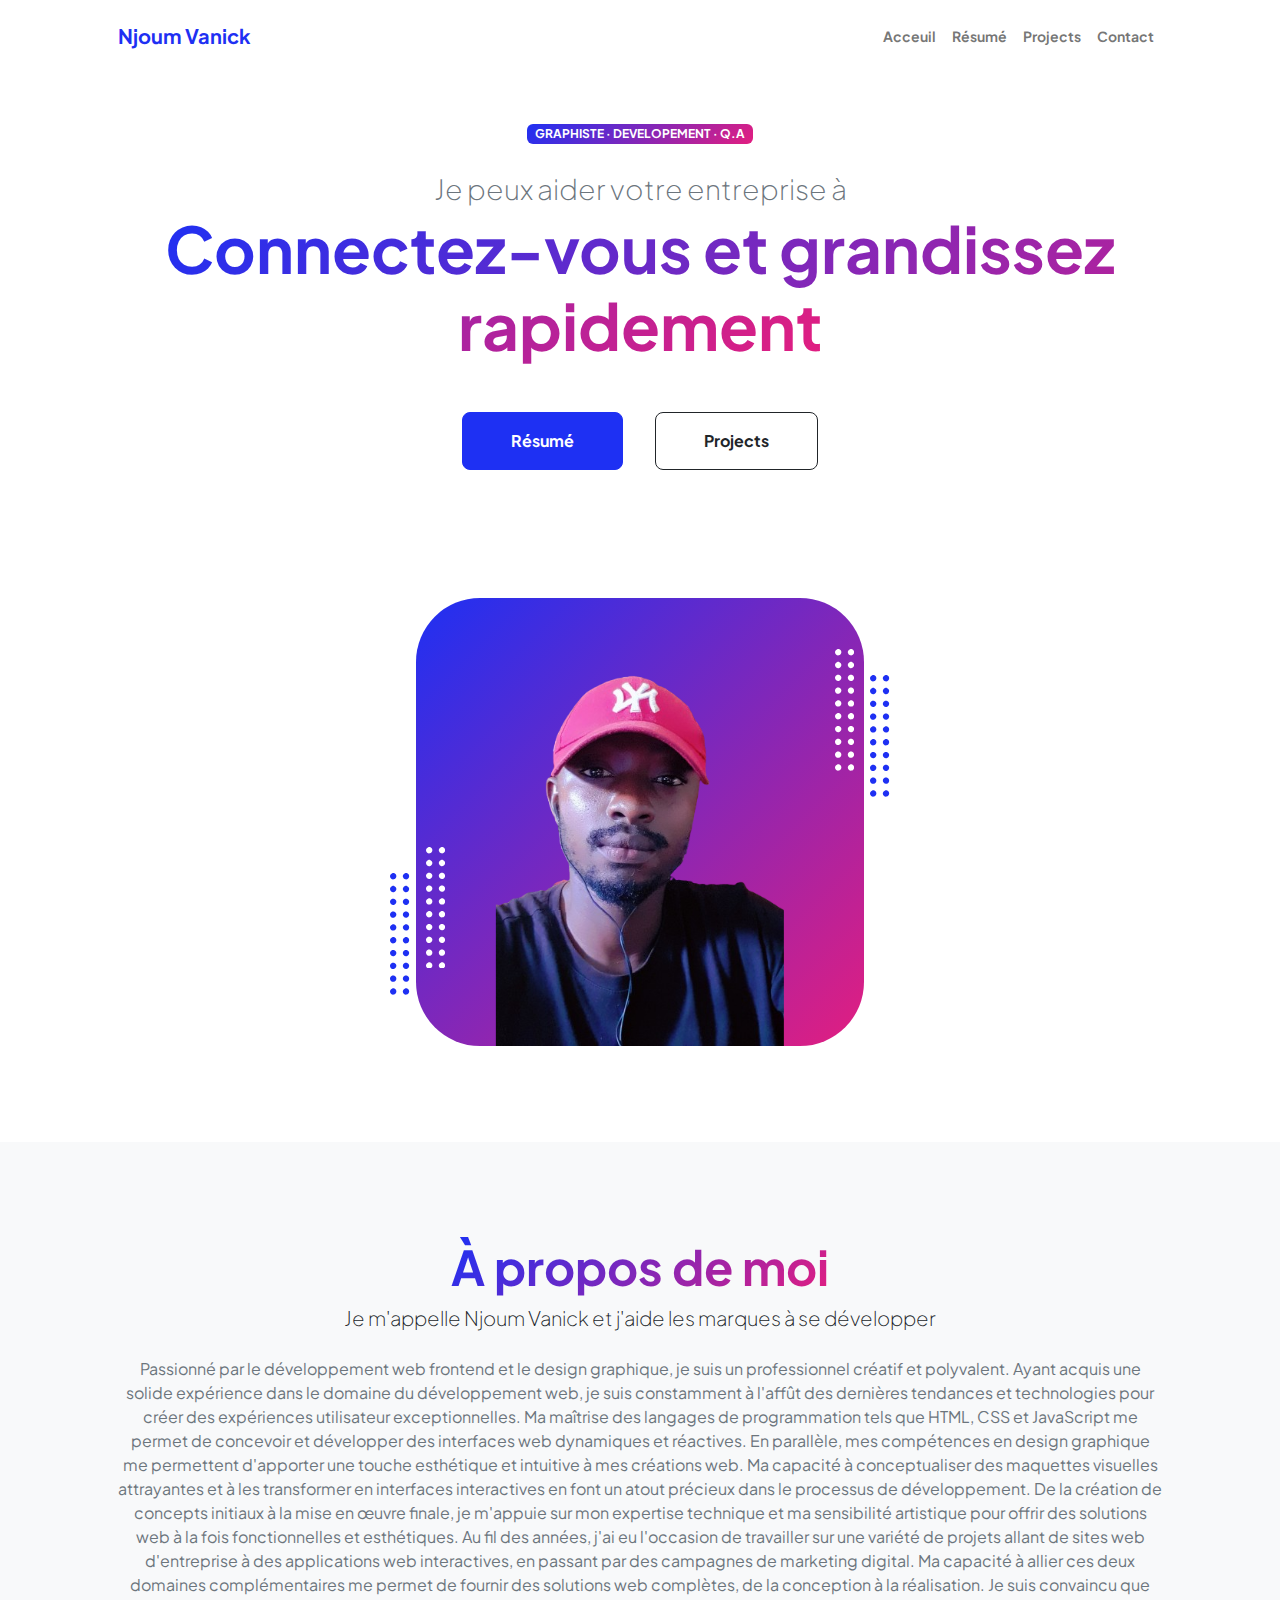
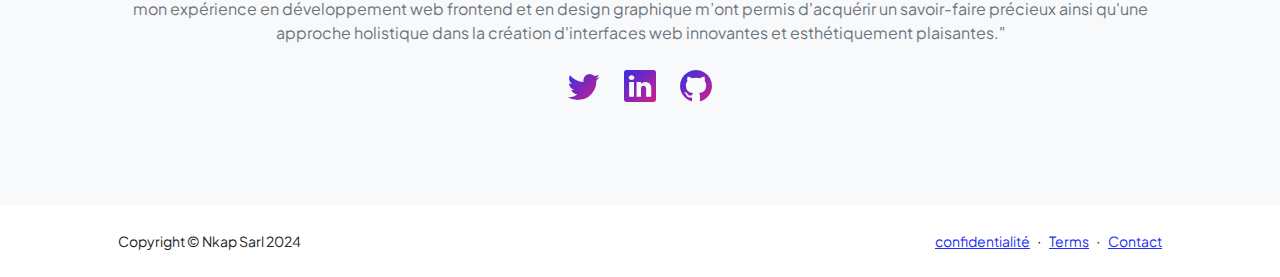
==== index.html @ 23837a10 "design sur la page projects" ====
<!DOCTYPE html>
<html lang="en">

<head>
    <meta charset="utf-8" />
    <meta name="viewport" content="width=device-width, initial-scale=1, shrink-to-fit=no" />
    <meta name="description" content="" />
    <meta name="author" content="" />
    <title>Portfolio_vanich</title>
    <!-- Favicon-->
    <link rel="icon" type="image/x-icon" href="assets/favicon.ico" />
    <!-- Custom Google font-->
    <link rel="preconnect" href="https://fonts.googleapis.com" />
    <link rel="preconnect" href="https://fonts.gstatic.com" crossorigin />
    <link
        href="https://fonts.googleapis.com/css2?family=Plus+Jakarta+Sans:wght@100;200;300;400;500;600;700;800;900&amp;display=swap"
        rel="stylesheet" />
    <!-- Bootstrap icons-->
    <link href="https://cdn.jsdelivr.net/npm/bootstrap-icons@1.8.1/font/bootstrap-icons.css" rel="stylesheet" />
    <!-- Core theme CSS (includes Bootstrap)-->
    <link href="css/styles.css" rel="stylesheet" />
</head>

<body class="d-flex flex-column h-100">
    <main class="flex-shrink-0">
        <!-- Navigation-->
        <nav class="navbar navbar-expand-lg navbar-light bg-white py-3">
            <div class="container px-5">
                <a class="navbar-brand" href="index.html"><span class="fw-bolder text-primary">Njoum
                        Vanick</span></a>
                <button class="navbar-toggler" type="button" data-bs-toggle="collapse"
                    data-bs-target="#navbarSupportedContent" aria-controls="navbarSupportedContent"
                    aria-expanded="false" aria-label="Toggle navigation"><span
                        class="navbar-toggler-icon"></span></button>
                <div class="collapse navbar-collapse" id="navbarSupportedContent">
                    <ul class="navbar-nav ms-auto mb-2 mb-lg-0 small fw-bolder">
                        <li class="nav-item"><a class="nav-link" href="index.html">Acceuil</a></li>
                        <li class="nav-item"><a class="nav-link" href="resume.html">Résumé</a></li>
                        <li class="nav-item"><a class="nav-link" href="projects.html">Projects</a></li>
                        <li class="nav-item"><a class="nav-link" href="contact.html">Contact</a></li>
                    </ul>
                </div>
            </div>
        </nav>
        <!-- Header-->
        <header class="py-5">
            <div class="container px-5 pb-5">
                <div class="row gx-5 align-items-center">
                    <div class="col-xxl-5">
                        <!-- Header text content-->
                        <div class="text-center text-xxl-start">
                            <div class="badge bg-gradient-primary-to-secondary text-white mb-4">
                                <div class="text-uppercase">graphiste &middot; Developement &middot; Q.A</div>
                            </div>
                            <div class="fs-3 fw-light text-muted">Je peux aider votre entreprise à</div>
                            <h1 class="display-3 fw-bolder mb-5"><span class="text-gradient d-inline">Connectez-vous et
                                    grandissez rapidement </span></h1>
                            <div
                                class="d-grid gap-3 d-sm-flex justify-content-sm-center justify-content-xxl-start mb-3">
                                <a class="btn btn-primary btn-lg px-5 py-3 me-sm-3 fs-6 fw-bolder"
                                    href="resume.html">Résumé</a>
                                <a class="btn btn-outline-dark btn-lg px-5 py-3 fs-6 fw-bolder"
                                    href="projects.html">Projects</a>
                            </div>
                        </div>
                    </div>
                    <div class="col-xxl-7">
                        <!-- Header profile picture-->
                        <div class="d-flex justify-content-center mt-5 mt-xxl-0">
                            <div class="profile bg-gradient-primary-to-secondary">
                                <!-- TIP: For best results, use a photo with a transparent background like the demo example below-->
                                <!-- Watch a tutorial on how to do this on YouTube (link)-->
                                <img class="profile-img" src="assets/vanich1.png" alt="..." />
                                <div class="dots-1">
                                    <!-- SVG Dots-->
                                    <svg version="1.1" xmlns="http://www.w3.org/2000/svg"
                                        xmlns:xlink="http://www.w3.org/1999/xlink" x="0px" y="0px"
                                        viewBox="0 0 191.6 1215.4" style="enable-background: new 0 0 191.6 1215.4"
                                        xml:space="preserve">
                                        <g transform="translate(0.000000,1280.000000) scale(0.100000,-0.100000)">
                                            <path
                                                d="M227.7,12788.6c-105-35-200-141-222-248c-43-206,163-412,369-369c155,32,275,190,260,339c-11,105-90,213-190,262        C383.7,12801.6,289.7,12808.6,227.7,12788.6z">
                                            </path>
                                            <path
                                                d="M1507.7,12788.6c-151-50-253-216-222-362c25-119,136-230,254-255c194-41,395,142,375,339c-11,105-90,213-190,262        C1663.7,12801.6,1569.7,12808.6,1507.7,12788.6z">
                                            </path>
                                            <path
                                                d="M227.7,11508.6c-105-35-200-141-222-248c-43-206,163-412,369-369c155,32,275,190,260,339c-11,105-90,213-190,262        C383.7,11521.6,289.7,11528.6,227.7,11508.6z">
                                            </path>
                                            <path
                                                d="M1507.7,11508.6c-151-50-253-216-222-362c25-119,136-230,254-255c194-41,395,142,375,339c-11,105-90,213-190,262        C1663.7,11521.6,1569.7,11528.6,1507.7,11508.6z">
                                            </path>
                                            <path
                                                d="M227.7,10228.6c-105-35-200-141-222-248c-43-206,163-412,369-369c155,32,275,190,260,339c-11,105-90,213-190,262        C383.7,10241.6,289.7,10248.6,227.7,10228.6z">
                                            </path>
                                            <path
                                                d="M1507.7,10228.6c-105-35-200-141-222-248c-43-206,163-412,369-369c155,32,275,190,260,339c-11,105-90,213-190,262        C1663.7,10241.6,1569.7,10248.6,1507.7,10228.6z">
                                            </path>
                                            <path
                                                d="M227.7,8948.6c-105-35-200-141-222-248c-43-206,163-412,369-369c155,32,275,190,260,339c-11,105-90,213-190,262        C383.7,8961.6,289.7,8968.6,227.7,8948.6z">
                                            </path>
                                            <path
                                                d="M1507.7,8948.6c-105-35-200-141-222-248c-43-206,163-412,369-369c155,32,275,190,260,339c-11,105-90,213-190,262        C1663.7,8961.6,1569.7,8968.6,1507.7,8948.6z">
                                            </path>
                                            <path
                                                d="M227.7,7668.6c-105-35-200-141-222-248c-43-206,163-412,369-369c155,32,275,190,260,339c-11,105-90,213-190,262        C383.7,7681.6,289.7,7688.6,227.7,7668.6z">
                                            </path>
                                            <path
                                                d="M1507.7,7668.6c-105-35-200-141-222-248c-43-206,163-412,369-369c155,32,275,190,260,339c-11,105-90,213-190,262        C1663.7,7681.6,1569.7,7688.6,1507.7,7668.6z">
                                            </path>
                                            <path
                                                d="M227.7,6388.6c-105-35-200-141-222-248c-43-206,163-412,369-369c155,32,275,190,260,339c-11,105-90,213-190,262        C383.7,6401.6,289.7,6408.6,227.7,6388.6z">
                                            </path>
                                            <path
                                                d="M1507.7,6388.6c-105-35-200-141-222-248c-43-206,163-412,369-369c155,32,275,190,260,339c-11,105-90,213-190,262        C1663.7,6401.6,1569.7,6408.6,1507.7,6388.6z">
                                            </path>
                                            <path
                                                d="M227.7,5108.6c-105-35-200-141-222-248c-43-206,163-412,369-369c155,32,275,190,260,339c-11,105-90,213-190,262        C383.7,5121.6,289.7,5128.6,227.7,5108.6z">
                                            </path>
                                            <path
                                                d="M1507.7,5108.6c-105-35-200-141-222-248c-43-206,163-412,369-369c155,32,275,190,260,339c-11,105-90,213-190,262        C1663.7,5121.6,1569.7,5128.6,1507.7,5108.6z">
                                            </path>
                                            <path
                                                d="M227.7,3828.6c-105-35-200-141-222-248c-43-206,163-412,369-369c155,32,275,190,260,339c-11,105-90,213-190,262        C383.7,3841.6,289.7,3848.6,227.7,3828.6z">
                                            </path>
                                            <path
                                                d="M1507.7,3828.6c-105-35-200-141-222-248c-43-206,163-412,369-369c155,32,275,190,260,339c-11,105-90,213-190,262        C1663.7,3841.6,1569.7,3848.6,1507.7,3828.6z">
                                            </path>
                                            <path
                                                d="M227.7,2548.6c-105-35-200-141-222-248c-43-206,163-412,369-369c155,32,275,190,260,339c-11,105-90,213-190,262        C383.7,2561.6,289.7,2568.6,227.7,2548.6z">
                                            </path>
                                            <path
                                                d="M1507.7,2548.6c-105-35-200-141-222-248c-43-206,163-412,369-369c155,32,275,190,260,339c-11,105-90,213-190,262        C1663.7,2561.6,1569.7,2568.6,1507.7,2548.6z">
                                            </path>
                                            <path
                                                d="M227.7,1268.6c-105-35-200-141-222-248c-43-206,163-412,369-369c155,32,275,190,260,339c-11,105-90,213-190,262        C383.7,1281.6,289.7,1288.6,227.7,1268.6z">
                                            </path>
                                            <path
                                                d="M1507.7,1268.6c-105-35-200-141-222-248c-43-206,163-412,369-369c155,32,275,190,260,339c-11,105-90,213-190,262        C1663.7,1281.6,1569.7,1288.6,1507.7,1268.6z">
                                            </path>
                                        </g>
                                    </svg>
                                    <!-- END of SVG dots-->
                                </div>
                                <div class="dots-2">
                                    <!-- SVG Dots-->
                                    <svg version="1.1" xmlns="http://www.w3.org/2000/svg"
                                        xmlns:xlink="http://www.w3.org/1999/xlink" x="0px" y="0px"
                                        viewBox="0 0 191.6 1215.4" style="enable-background: new 0 0 191.6 1215.4"
                                        xml:space="preserve">
                                        <g transform="translate(0.000000,1280.000000) scale(0.100000,-0.100000)">
                                            <path
                                                d="M227.7,12788.6c-105-35-200-141-222-248c-43-206,163-412,369-369c155,32,275,190,260,339c-11,105-90,213-190,262        C383.7,12801.6,289.7,12808.6,227.7,12788.6z">
                                            </path>
                                            <path
                                                d="M1507.7,12788.6c-151-50-253-216-222-362c25-119,136-230,254-255c194-41,395,142,375,339c-11,105-90,213-190,262        C1663.7,12801.6,1569.7,12808.6,1507.7,12788.6z">
                                            </path>
                                            <path
                                                d="M227.7,11508.6c-105-35-200-141-222-248c-43-206,163-412,369-369c155,32,275,190,260,339c-11,105-90,213-190,262        C383.7,11521.6,289.7,11528.6,227.7,11508.6z">
                                            </path>
                                            <path
                                                d="M1507.7,11508.6c-151-50-253-216-222-362c25-119,136-230,254-255c194-41,395,142,375,339c-11,105-90,213-190,262        C1663.7,11521.6,1569.7,11528.6,1507.7,11508.6z">
                                            </path>
                                            <path
                                                d="M227.7,10228.6c-105-35-200-141-222-248c-43-206,163-412,369-369c155,32,275,190,260,339c-11,105-90,213-190,262        C383.7,10241.6,289.7,10248.6,227.7,10228.6z">
                                            </path>
                                            <path
                                                d="M1507.7,10228.6c-105-35-200-141-222-248c-43-206,163-412,369-369c155,32,275,190,260,339c-11,105-90,213-190,262        C1663.7,10241.6,1569.7,10248.6,1507.7,10228.6z">
                                            </path>
                                            <path
                                                d="M227.7,8948.6c-105-35-200-141-222-248c-43-206,163-412,369-369c155,32,275,190,260,339c-11,105-90,213-190,262        C383.7,8961.6,289.7,8968.6,227.7,8948.6z">
                                            </path>
                                            <path
                                                d="M1507.7,8948.6c-105-35-200-141-222-248c-43-206,163-412,369-369c155,32,275,190,260,339c-11,105-90,213-190,262        C1663.7,8961.6,1569.7,8968.6,1507.7,8948.6z">
                                            </path>
                                            <path
                                                d="M227.7,7668.6c-105-35-200-141-222-248c-43-206,163-412,369-369c155,32,275,190,260,339c-11,105-90,213-190,262        C383.7,7681.6,289.7,7688.6,227.7,7668.6z">
                                            </path>
                                            <path
                                                d="M1507.7,7668.6c-105-35-200-141-222-248c-43-206,163-412,369-369c155,32,275,190,260,339c-11,105-90,213-190,262        C1663.7,7681.6,1569.7,7688.6,1507.7,7668.6z">
                                            </path>
                                            <path
                                                d="M227.7,6388.6c-105-35-200-141-222-248c-43-206,163-412,369-369c155,32,275,190,260,339c-11,105-90,213-190,262        C383.7,6401.6,289.7,6408.6,227.7,6388.6z">
                                            </path>
                                            <path
                                                d="M1507.7,6388.6c-105-35-200-141-222-248c-43-206,163-412,369-369c155,32,275,190,260,339c-11,105-90,213-190,262        C1663.7,6401.6,1569.7,6408.6,1507.7,6388.6z">
                                            </path>
                                            <path
                                                d="M227.7,5108.6c-105-35-200-141-222-248c-43-206,163-412,369-369c155,32,275,190,260,339c-11,105-90,213-190,262        C383.7,5121.6,289.7,5128.6,227.7,5108.6z">
                                            </path>
                                            <path
                                                d="M1507.7,5108.6c-105-35-200-141-222-248c-43-206,163-412,369-369c155,32,275,190,260,339c-11,105-90,213-190,262        C1663.7,5121.6,1569.7,5128.6,1507.7,5108.6z">
                                            </path>
                                            <path
                                                d="M227.7,3828.6c-105-35-200-141-222-248c-43-206,163-412,369-369c155,32,275,190,260,339c-11,105-90,213-190,262        C383.7,3841.6,289.7,3848.6,227.7,3828.6z">
                                            </path>
                                            <path
                                                d="M1507.7,3828.6c-105-35-200-141-222-248c-43-206,163-412,369-369c155,32,275,190,260,339c-11,105-90,213-190,262        C1663.7,3841.6,1569.7,3848.6,1507.7,3828.6z">
                                            </path>
                                            <path
                                                d="M227.7,2548.6c-105-35-200-141-222-248c-43-206,163-412,369-369c155,32,275,190,260,339c-11,105-90,213-190,262        C383.7,2561.6,289.7,2568.6,227.7,2548.6z">
                                            </path>
                                            <path
                                                d="M1507.7,2548.6c-105-35-200-141-222-248c-43-206,163-412,369-369c155,32,275,190,260,339c-11,105-90,213-190,262        C1663.7,2561.6,1569.7,2568.6,1507.7,2548.6z">
                                            </path>
                                            <path
                                                d="M227.7,1268.6c-105-35-200-141-222-248c-43-206,163-412,369-369c155,32,275,190,260,339c-11,105-90,213-190,262        C383.7,1281.6,289.7,1288.6,227.7,1268.6z">
                                            </path>
                                            <path
                                                d="M1507.7,1268.6c-105-35-200-141-222-248c-43-206,163-412,369-369c155,32,275,190,260,339c-11,105-90,213-190,262        C1663.7,1281.6,1569.7,1288.6,1507.7,1268.6z">
                                            </path>
                                        </g>
                                    </svg>
                                    <!-- END of SVG dots-->
                                </div>
                                <div class="dots-3">
                                    <!-- SVG Dots-->
                                    <svg version="1.1" xmlns="http://www.w3.org/2000/svg"
                                        xmlns:xlink="http://www.w3.org/1999/xlink" x="0px" y="0px"
                                        viewBox="0 0 191.6 1215.4" style="enable-background: new 0 0 191.6 1215.4"
                                        xml:space="preserve">
                                        <g transform="translate(0.000000,1280.000000) scale(0.100000,-0.100000)">
                                            <path
                                                d="M227.7,12788.6c-105-35-200-141-222-248c-43-206,163-412,369-369c155,32,275,190,260,339c-11,105-90,213-190,262        C383.7,12801.6,289.7,12808.6,227.7,12788.6z">
                                            </path>
                                            <path
                                                d="M1507.7,12788.6c-151-50-253-216-222-362c25-119,136-230,254-255c194-41,395,142,375,339c-11,105-90,213-190,262        C1663.7,12801.6,1569.7,12808.6,1507.7,12788.6z">
                                            </path>
                                            <path
                                                d="M227.7,11508.6c-105-35-200-141-222-248c-43-206,163-412,369-369c155,32,275,190,260,339c-11,105-90,213-190,262        C383.7,11521.6,289.7,11528.6,227.7,11508.6z">
                                            </path>
                                            <path
                                                d="M1507.7,11508.6c-151-50-253-216-222-362c25-119,136-230,254-255c194-41,395,142,375,339c-11,105-90,213-190,262        C1663.7,11521.6,1569.7,11528.6,1507.7,11508.6z">
                                            </path>
                                            <path
                                                d="M227.7,10228.6c-105-35-200-141-222-248c-43-206,163-412,369-369c155,32,275,190,260,339c-11,105-90,213-190,262        C383.7,10241.6,289.7,10248.6,227.7,10228.6z">
                                            </path>
                                            <path
                                                d="M1507.7,10228.6c-105-35-200-141-222-248c-43-206,163-412,369-369c155,32,275,190,260,339c-11,105-90,213-190,262        C1663.7,10241.6,1569.7,10248.6,1507.7,10228.6z">
                                            </path>
                                            <path
                                                d="M227.7,8948.6c-105-35-200-141-222-248c-43-206,163-412,369-369c155,32,275,190,260,339c-11,105-90,213-190,262        C383.7,8961.6,289.7,8968.6,227.7,8948.6z">
                                            </path>
                                            <path
                                                d="M1507.7,8948.6c-105-35-200-141-222-248c-43-206,163-412,369-369c155,32,275,190,260,339c-11,105-90,213-190,262        C1663.7,8961.6,1569.7,8968.6,1507.7,8948.6z">
                                            </path>
                                            <path
                                                d="M227.7,7668.6c-105-35-200-141-222-248c-43-206,163-412,369-369c155,32,275,190,260,339c-11,105-90,213-190,262        C383.7,7681.6,289.7,7688.6,227.7,7668.6z">
                                            </path>
                                            <path
                                                d="M1507.7,7668.6c-105-35-200-141-222-248c-43-206,163-412,369-369c155,32,275,190,260,339c-11,105-90,213-190,262        C1663.7,7681.6,1569.7,7688.6,1507.7,7668.6z">
                                            </path>
                                            <path
                                                d="M227.7,6388.6c-105-35-200-141-222-248c-43-206,163-412,369-369c155,32,275,190,260,339c-11,105-90,213-190,262        C383.7,6401.6,289.7,6408.6,227.7,6388.6z">
                                            </path>
                                            <path
                                                d="M1507.7,6388.6c-105-35-200-141-222-248c-43-206,163-412,369-369c155,32,275,190,260,339c-11,105-90,213-190,262        C1663.7,6401.6,1569.7,6408.6,1507.7,6388.6z">
                                            </path>
                                            <path
                                                d="M227.7,5108.6c-105-35-200-141-222-248c-43-206,163-412,369-369c155,32,275,190,260,339c-11,105-90,213-190,262        C383.7,5121.6,289.7,5128.6,227.7,5108.6z">
                                            </path>
                                            <path
                                                d="M1507.7,5108.6c-105-35-200-141-222-248c-43-206,163-412,369-369c155,32,275,190,260,339c-11,105-90,213-190,262        C1663.7,5121.6,1569.7,5128.6,1507.7,5108.6z">
                                            </path>
                                            <path
                                                d="M227.7,3828.6c-105-35-200-141-222-248c-43-206,163-412,369-369c155,32,275,190,260,339c-11,105-90,213-190,262        C383.7,3841.6,289.7,3848.6,227.7,3828.6z">
                                            </path>
                                            <path
                                                d="M1507.7,3828.6c-105-35-200-141-222-248c-43-206,163-412,369-369c155,32,275,190,260,339c-11,105-90,213-190,262        C1663.7,3841.6,1569.7,3848.6,1507.7,3828.6z">
                                            </path>
                                            <path
                                                d="M227.7,2548.6c-105-35-200-141-222-248c-43-206,163-412,369-369c155,32,275,190,260,339c-11,105-90,213-190,262        C383.7,2561.6,289.7,2568.6,227.7,2548.6z">
                                            </path>
                                            <path
                                                d="M1507.7,2548.6c-105-35-200-141-222-248c-43-206,163-412,369-369c155,32,275,190,260,339c-11,105-90,213-190,262        C1663.7,2561.6,1569.7,2568.6,1507.7,2548.6z">
                                            </path>
                                            <path
                                                d="M227.7,1268.6c-105-35-200-141-222-248c-43-206,163-412,369-369c155,32,275,190,260,339c-11,105-90,213-190,262        C383.7,1281.6,289.7,1288.6,227.7,1268.6z">
                                            </path>
                                            <path
                                                d="M1507.7,1268.6c-105-35-200-141-222-248c-43-206,163-412,369-369c155,32,275,190,260,339c-11,105-90,213-190,262        C1663.7,1281.6,1569.7,1288.6,1507.7,1268.6z">
                                            </path>
                                        </g>
                                    </svg>
                                    <!-- END of SVG dots-->
                                </div>
                                <div class="dots-4">
                                    <!-- SVG Dots-->
                                    <svg version="1.1" xmlns="http://www.w3.org/2000/svg"
                                        xmlns:xlink="http://www.w3.org/1999/xlink" x="0px" y="0px"
                                        viewBox="0 0 191.6 1215.4" style="enable-background: new 0 0 191.6 1215.4"
                                        xml:space="preserve">
                                        <g transform="translate(0.000000,1280.000000) scale(0.100000,-0.100000)">
                                            <path
                                                d="M227.7,12788.6c-105-35-200-141-222-248c-43-206,163-412,369-369c155,32,275,190,260,339c-11,105-90,213-190,262        C383.7,12801.6,289.7,12808.6,227.7,12788.6z">
                                            </path>
                                            <path
                                                d="M1507.7,12788.6c-151-50-253-216-222-362c25-119,136-230,254-255c194-41,395,142,375,339c-11,105-90,213-190,262        C1663.7,12801.6,1569.7,12808.6,1507.7,12788.6z">
                                            </path>
                                            <path
                                                d="M227.7,11508.6c-105-35-200-141-222-248c-43-206,163-412,369-369c155,32,275,190,260,339c-11,105-90,213-190,262        C383.7,11521.6,289.7,11528.6,227.7,11508.6z">
                                            </path>
                                            <path
                                                d="M1507.7,11508.6c-151-50-253-216-222-362c25-119,136-230,254-255c194-41,395,142,375,339c-11,105-90,213-190,262        C1663.7,11521.6,1569.7,11528.6,1507.7,11508.6z">
                                            </path>
                                            <path
                                                d="M227.7,10228.6c-105-35-200-141-222-248c-43-206,163-412,369-369c155,32,275,190,260,339c-11,105-90,213-190,262        C383.7,10241.6,289.7,10248.6,227.7,10228.6z">
                                            </path>
                                            <path
                                                d="M1507.7,10228.6c-105-35-200-141-222-248c-43-206,163-412,369-369c155,32,275,190,260,339c-11,105-90,213-190,262        C1663.7,10241.6,1569.7,10248.6,1507.7,10228.6z">
                                            </path>
                                            <path
                                                d="M227.7,8948.6c-105-35-200-141-222-248c-43-206,163-412,369-369c155,32,275,190,260,339c-11,105-90,213-190,262        C383.7,8961.6,289.7,8968.6,227.7,8948.6z">
                                            </path>
                                            <path
                                                d="M1507.7,8948.6c-105-35-200-141-222-248c-43-206,163-412,369-369c155,32,275,190,260,339c-11,105-90,213-190,262        C1663.7,8961.6,1569.7,8968.6,1507.7,8948.6z">
                                            </path>
                                            <path
                                                d="M227.7,7668.6c-105-35-200-141-222-248c-43-206,163-412,369-369c155,32,275,190,260,339c-11,105-90,213-190,262        C383.7,7681.6,289.7,7688.6,227.7,7668.6z">
                                            </path>
                                            <path
                                                d="M1507.7,7668.6c-105-35-200-141-222-248c-43-206,163-412,369-369c155,32,275,190,260,339c-11,105-90,213-190,262        C1663.7,7681.6,1569.7,7688.6,1507.7,7668.6z">
                                            </path>
                                            <path
                                                d="M227.7,6388.6c-105-35-200-141-222-248c-43-206,163-412,369-369c155,32,275,190,260,339c-11,105-90,213-190,262        C383.7,6401.6,289.7,6408.6,227.7,6388.6z">
                                            </path>
                                            <path
                                                d="M1507.7,6388.6c-105-35-200-141-222-248c-43-206,163-412,369-369c155,32,275,190,260,339c-11,105-90,213-190,262        C1663.7,6401.6,1569.7,6408.6,1507.7,6388.6z">
                                            </path>
                                            <path
                                                d="M227.7,5108.6c-105-35-200-141-222-248c-43-206,163-412,369-369c155,32,275,190,260,339c-11,105-90,213-190,262        C383.7,5121.6,289.7,5128.6,227.7,5108.6z">
                                            </path>
                                            <path
                                                d="M1507.7,5108.6c-105-35-200-141-222-248c-43-206,163-412,369-369c155,32,275,190,260,339c-11,105-90,213-190,262        C1663.7,5121.6,1569.7,5128.6,1507.7,5108.6z">
                                            </path>
                                            <path
                                                d="M227.7,3828.6c-105-35-200-141-222-248c-43-206,163-412,369-369c155,32,275,190,260,339c-11,105-90,213-190,262        C383.7,3841.6,289.7,3848.6,227.7,3828.6z">
                                            </path>
                                            <path
                                                d="M1507.7,3828.6c-105-35-200-141-222-248c-43-206,163-412,369-369c155,32,275,190,260,339c-11,105-90,213-190,262        C1663.7,3841.6,1569.7,3848.6,1507.7,3828.6z">
                                            </path>
                                            <path
                                                d="M227.7,2548.6c-105-35-200-141-222-248c-43-206,163-412,369-369c155,32,275,190,260,339c-11,105-90,213-190,262        C383.7,2561.6,289.7,2568.6,227.7,2548.6z">
                                            </path>
                                            <path
                                                d="M1507.7,2548.6c-105-35-200-141-222-248c-43-206,163-412,369-369c155,32,275,190,260,339c-11,105-90,213-190,262        C1663.7,2561.6,1569.7,2568.6,1507.7,2548.6z">
                                            </path>
                                            <path
                                                d="M227.7,1268.6c-105-35-200-141-222-248c-43-206,163-412,369-369c155,32,275,190,260,339c-11,105-90,213-190,262        C383.7,1281.6,289.7,1288.6,227.7,1268.6z">
                                            </path>
                                            <path
                                                d="M1507.7,1268.6c-105-35-200-141-222-248c-43-206,163-412,369-369c155,32,275,190,260,339c-11,105-90,213-190,262        C1663.7,1281.6,1569.7,1288.6,1507.7,1268.6z">
                                            </path>
                                        </g>
                                    </svg>
                                    <!-- END of SVG dots-->
                                </div>
                            </div>
                        </div>
                    </div>
                </div>
            </div>
        </header>
        <!-- About Section-->
        <section class="bg-light py-5">
            <div class="container px-5">
                <div class="row gx-5 justify-content-center">
                    <div class="col-xxl-8">
                        <div class="text-center my-5">
                            <h2 class="display-5 fw-bolder"><span class="text-gradient d-inline">À propos de moi</span></h2>
                            <p class="lead fw-light mb-4">Je m'appelle Njoum Vanick et j'aide les marques à se
                                développer</p>
                            <p class="text-muted">Passionné par le développement web frontend et le design graphique, je
                                suis un professionnel créatif et polyvalent. Ayant acquis une solide expérience dans le
                                domaine du développement web, je suis constamment à l'affût des dernières tendances et
                                technologies pour créer des expériences utilisateur exceptionnelles. Ma maîtrise des
                                langages de programmation tels que HTML, CSS et JavaScript me permet de concevoir et
                                développer des interfaces web dynamiques et réactives.
                                En parallèle, mes compétences en design graphique me permettent d'apporter une touche
                                esthétique et intuitive à mes créations web. Ma capacité à conceptualiser des maquettes
                                visuelles attrayantes et à les transformer en interfaces interactives en font un atout
                                précieux dans le processus de développement. De la création de concepts initiaux à la
                                mise en œuvre finale, je m'appuie sur mon expertise technique et ma sensibilité
                                artistique pour offrir des solutions web à la fois fonctionnelles et esthétiques.

                                Au fil des années, j'ai eu l'occasion de travailler sur une variété de projets allant de
                                sites web d'entreprise à des applications web interactives, en passant par des campagnes
                                de marketing digital. Ma capacité à allier ces deux domaines complémentaires me permet
                                de fournir des solutions web complètes, de la conception à la réalisation.

                                Je suis convaincu que mon expérience en développement web frontend et en design
                                graphique m’ont permis d'acquérir un savoir-faire précieux ainsi qu'une approche
                                holistique dans la création d'interfaces web innovantes et esthétiquement plaisantes."
                            </p>
                            <div class="d-flex justify-content-center fs-2 gap-4">
                                <a class="text-gradient" href="#!"><i class="bi bi-twitter"></i></a>
                                <a class="text-gradient" href="#!"><i class="bi bi-linkedin"></i></a>
                                <a class="text-gradient" href="#!"><i class="bi bi-github"></i></a>
                            </div>
                        </div>
                    </div>
                </div>
            </div>
        </section>
    </main>
    <!-- Footer-->
    <footer class="bg-white py-4 mt-auto">
        <div class="container px-5">
            <div class="row align-items-center justify-content-between flex-column flex-sm-row">
                <div class="col-auto">
                    <div class="small m-0">Copyright &copy; Nkap Sarl 2024</div>
                </div>
                <div class="col-auto">
                    <a class="small" href="./confidentialité.html">confidentialité</a>
                    <span class="mx-1">&middot;</span>
                    <a class="small" href="./terms.html">Terms</a>
                    <span class="mx-1">&middot;</span>
                    <a class="small" href="./contact.html">Contact</a>
                </div>
            </div>
        </div>
    </footer>
    <!-- Bootstrap core JS-->
    <script src="https://cdn.jsdelivr.net/npm/bootstrap@5.2.3/dist/js/bootstrap.bundle.min.js"></script>
    <!-- Core theme JS-->
    <script src="js/scripts.js"></script>
</body>

</html>
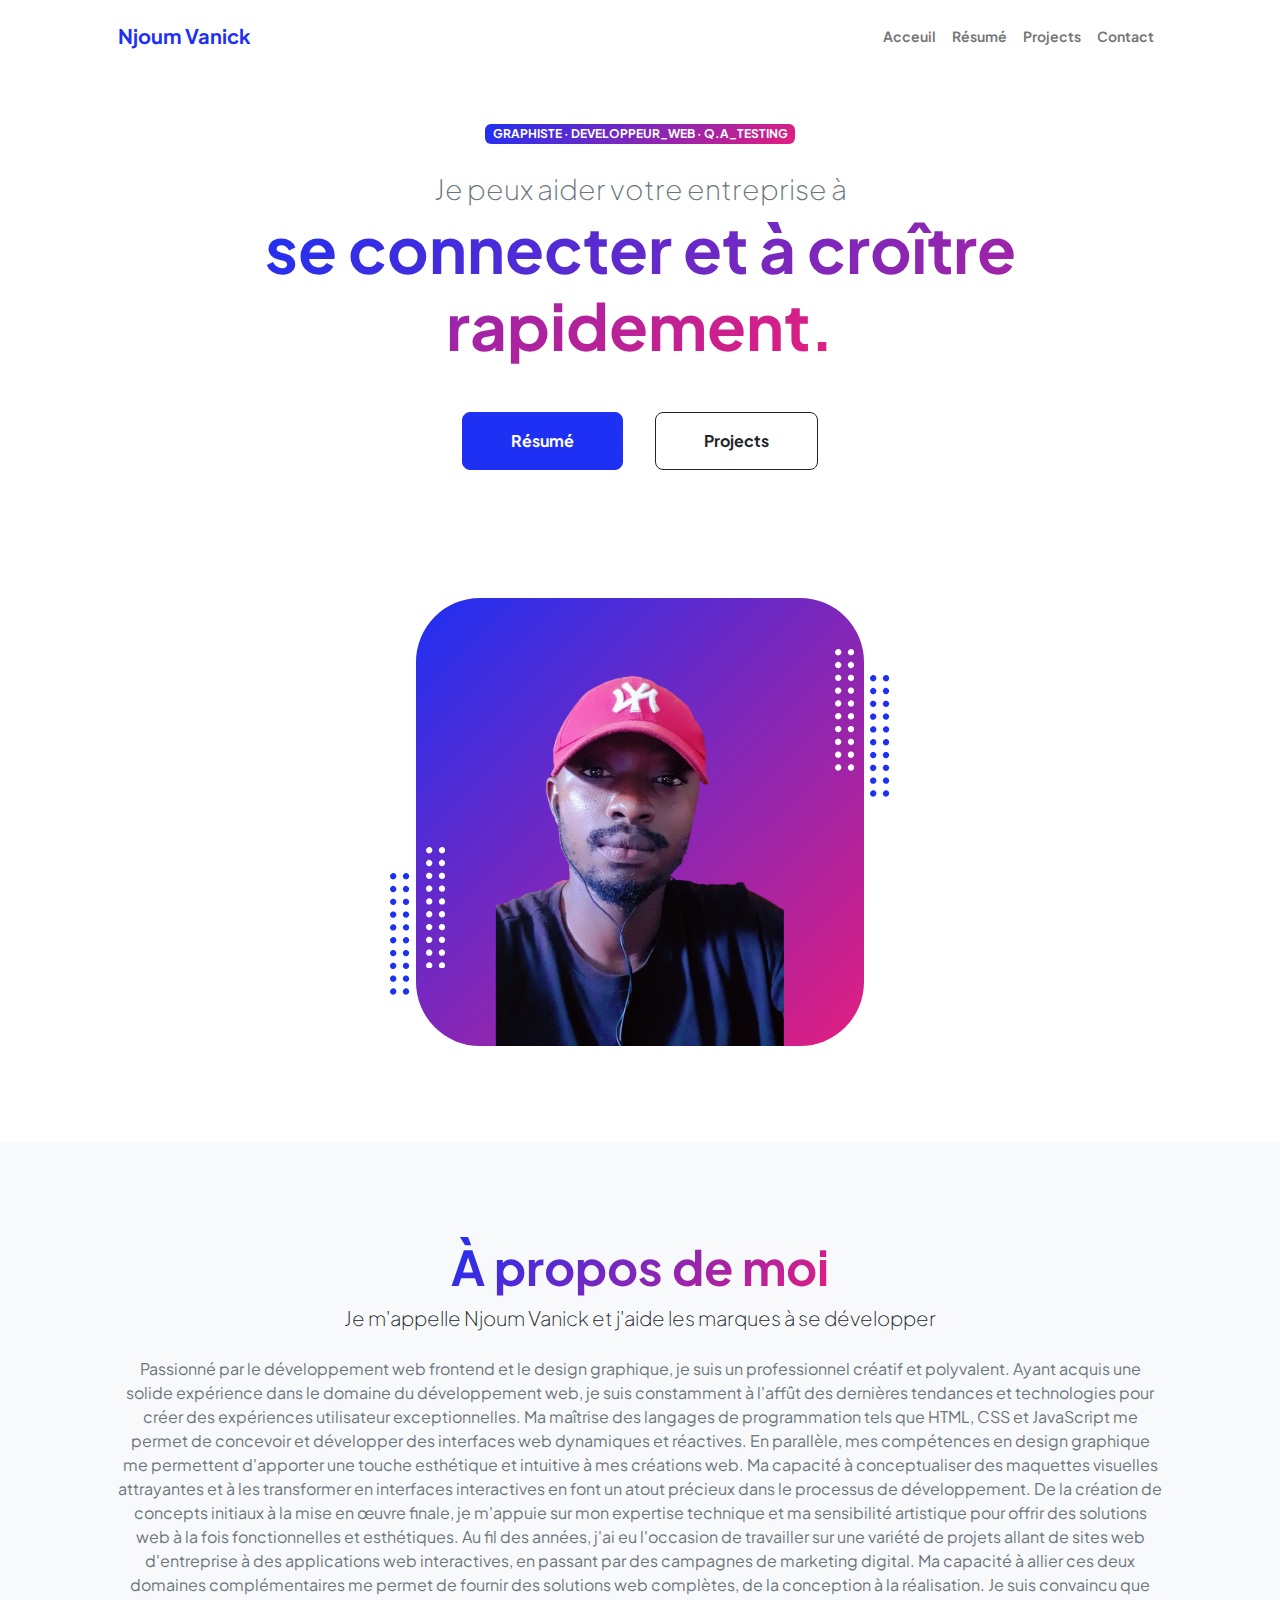
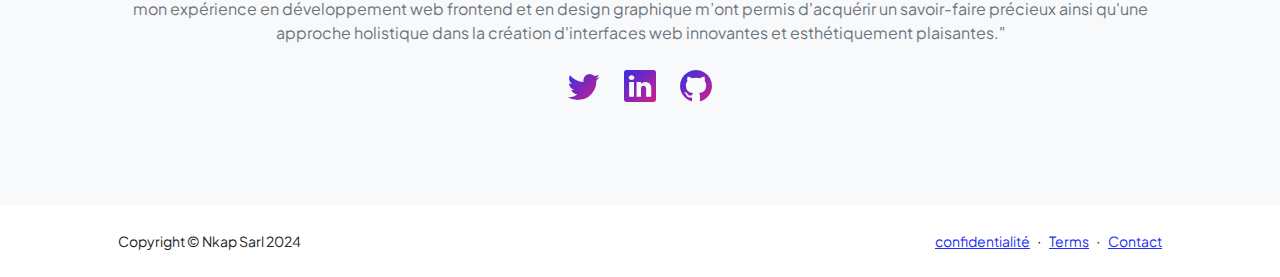
==== commit 5f89917e: "changer le texte" ====
--- a/index.html
+++ b/index.html
@@ -50,11 +50,10 @@
                         <!-- Header text content-->
                         <div class="text-center text-xxl-start">
                             <div class="badge bg-gradient-primary-to-secondary text-white mb-4">
-                                <div class="text-uppercase">graphiste &middot; Developement &middot; Q.A</div>
+                                <div class="text-uppercase">graphiste &middot; Developpeur_web &middot; Q.A_testing</div>
                             </div>
                             <div class="fs-3 fw-light text-muted">Je peux aider votre entreprise à</div>
-                            <h1 class="display-3 fw-bolder mb-5"><span class="text-gradient d-inline">Connectez-vous et
-                                    grandissez rapidement </span></h1>
+                            <h1 class="display-3 fw-bolder mb-5"><span class="text-gradient d-inline">se connecter et à croître rapidement. </span></h1>
                             <div
                                 class="d-grid gap-3 d-sm-flex justify-content-sm-center justify-content-xxl-start mb-3">
                                 <a class="btn btn-primary btn-lg px-5 py-3 me-sm-3 fs-6 fw-bolder"
@@ -395,7 +394,7 @@
                             <div class="d-flex justify-content-center fs-2 gap-4">
                                 <a class="text-gradient" href="#!"><i class="bi bi-twitter"></i></a>
                                 <a class="text-gradient" href="#!"><i class="bi bi-linkedin"></i></a>
-                                <a class="text-gradient" href="#!"><i class="bi bi-github"></i></a>
+                                <a class="text-gradient" href="https://github.com/QAvanick"><i class="bi bi-github"></i></a>
                             </div>
                         </div>
                     </div>
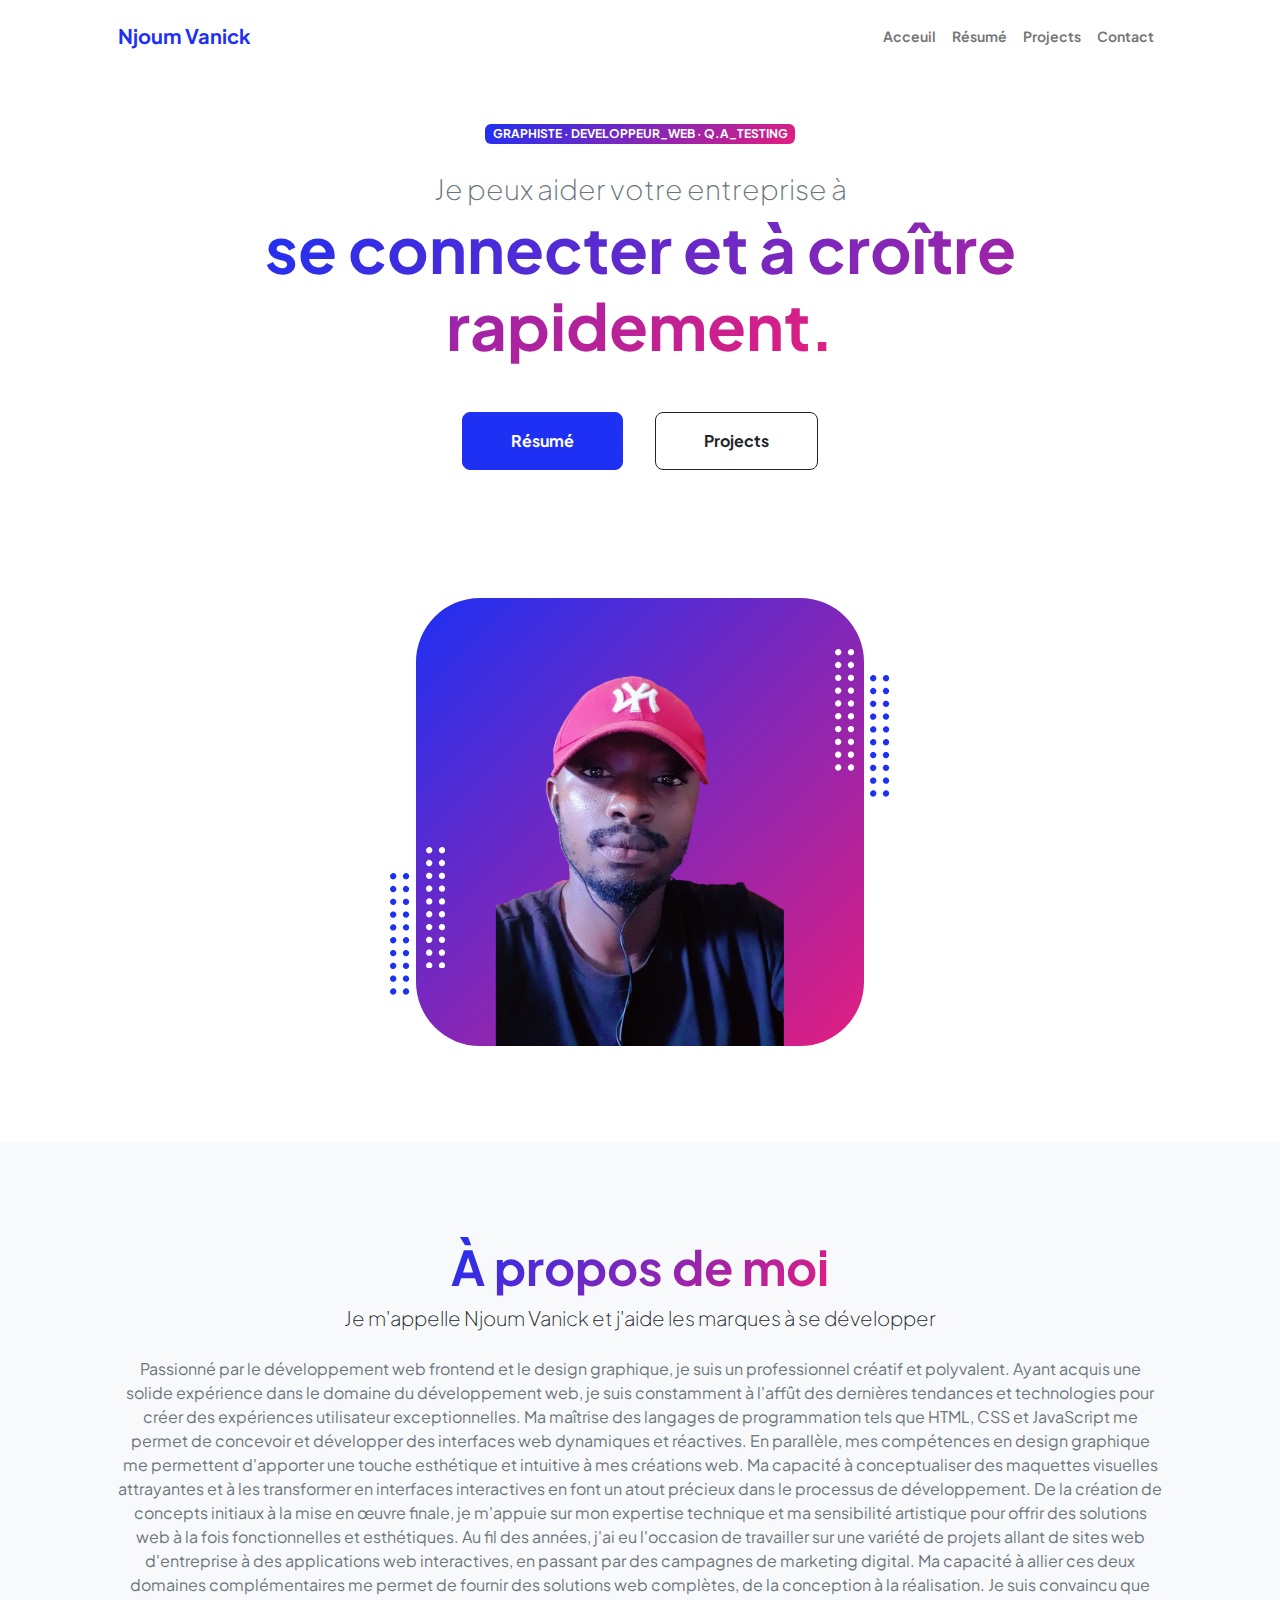
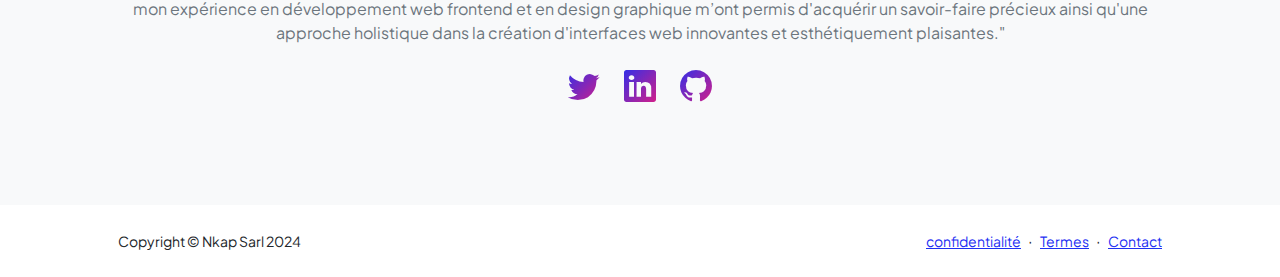
==== commit 17a5399a: "corriger le footer" ====
--- a/index.html
+++ b/index.html
@@ -412,7 +412,7 @@
                 <div class="col-auto">
                     <a class="small" href="./confidentialité.html">confidentialité</a>
                     <span class="mx-1">&middot;</span>
-                    <a class="small" href="./terms.html">Terms</a>
+                    <a class="small" href="./terms.html">Termes</a>
                     <span class="mx-1">&middot;</span>
                     <a class="small" href="./contact.html">Contact</a>
                 </div>
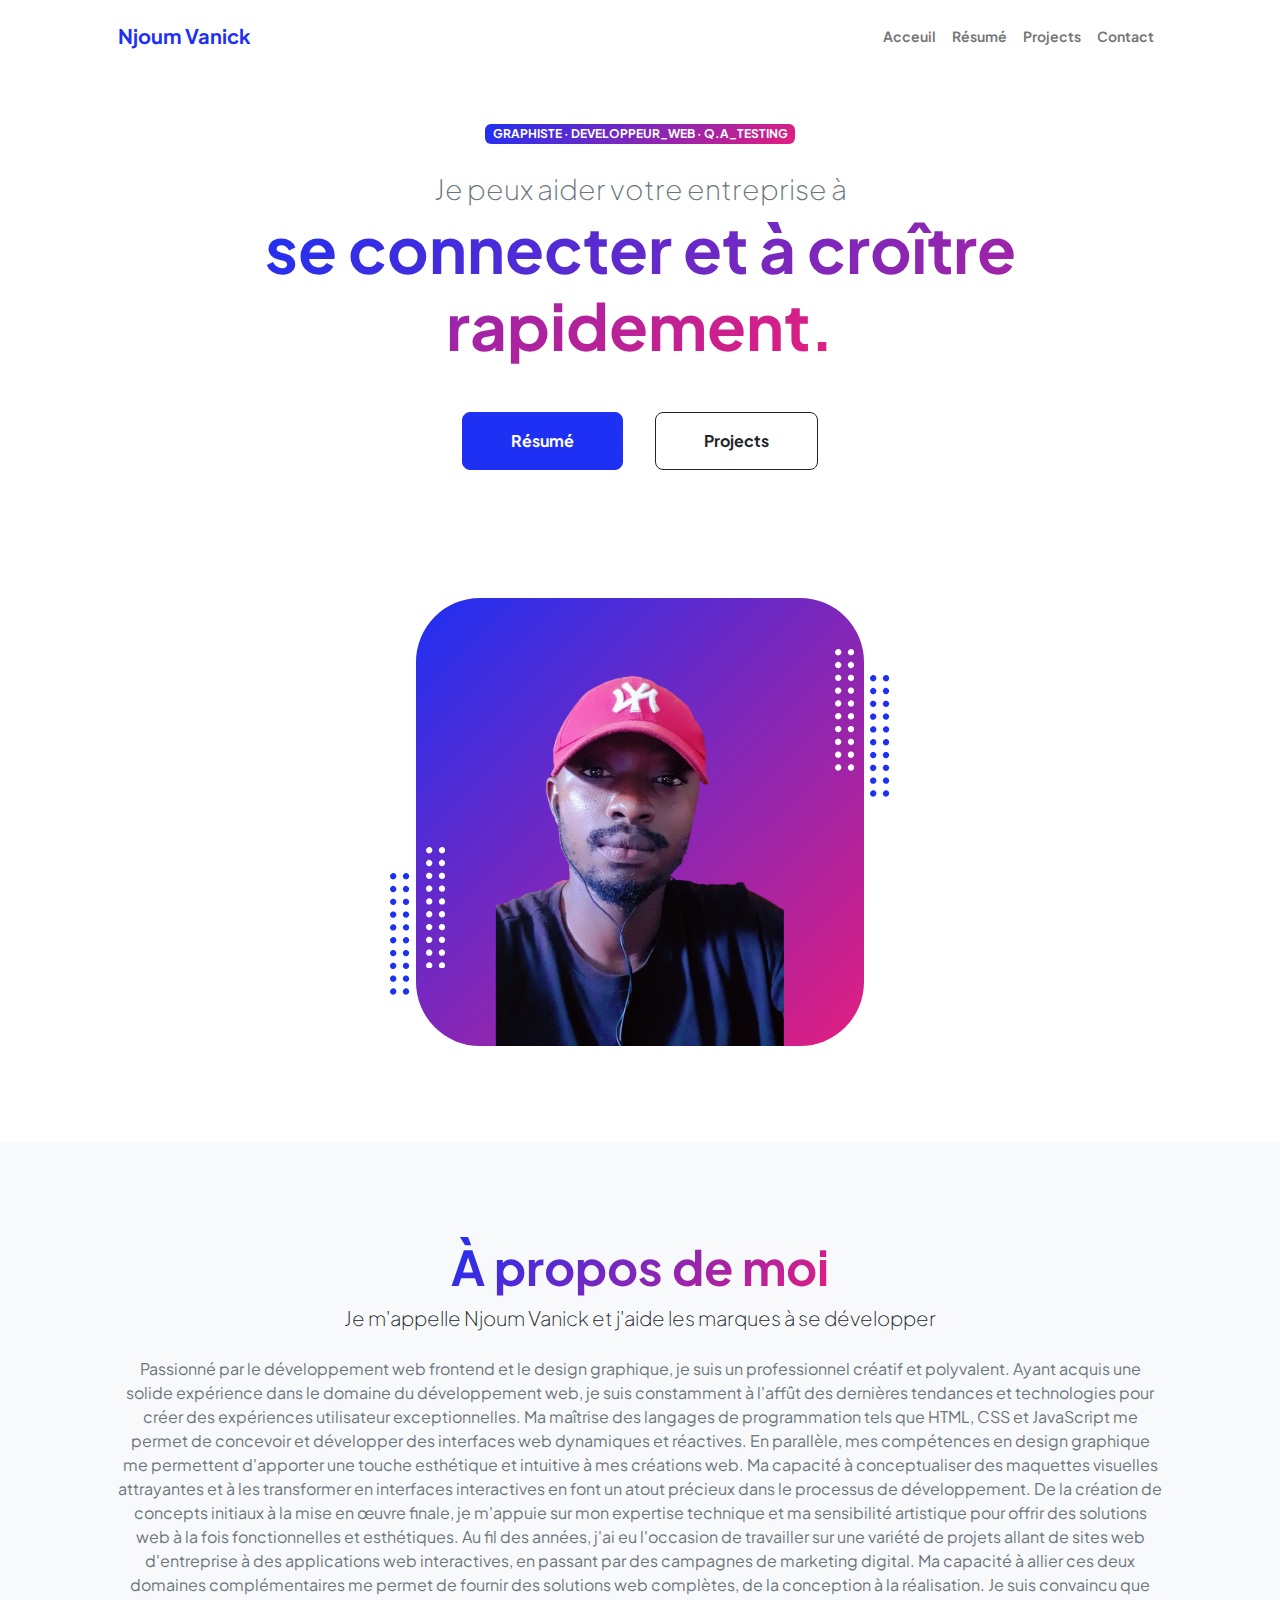
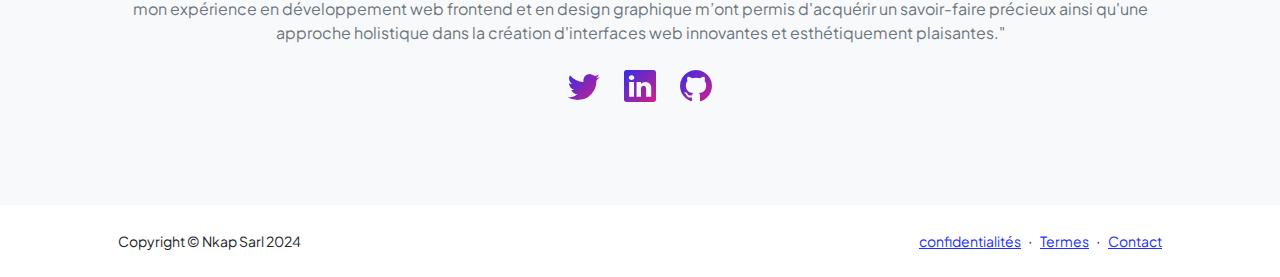
==== commit 8a2917aa: "edit nav" ====
--- a/index.html
+++ b/index.html
@@ -410,7 +410,7 @@
                     <div class="small m-0">Copyright &copy; Nkap Sarl 2024</div>
                 </div>
                 <div class="col-auto">
-                    <a class="small" href="./confidentialité.html">confidentialité</a>
+                    <a class="small" href="./confidentialité.html">confidentialités</a>
                     <span class="mx-1">&middot;</span>
                     <a class="small" href="./terms.html">Termes</a>
                     <span class="mx-1">&middot;</span>
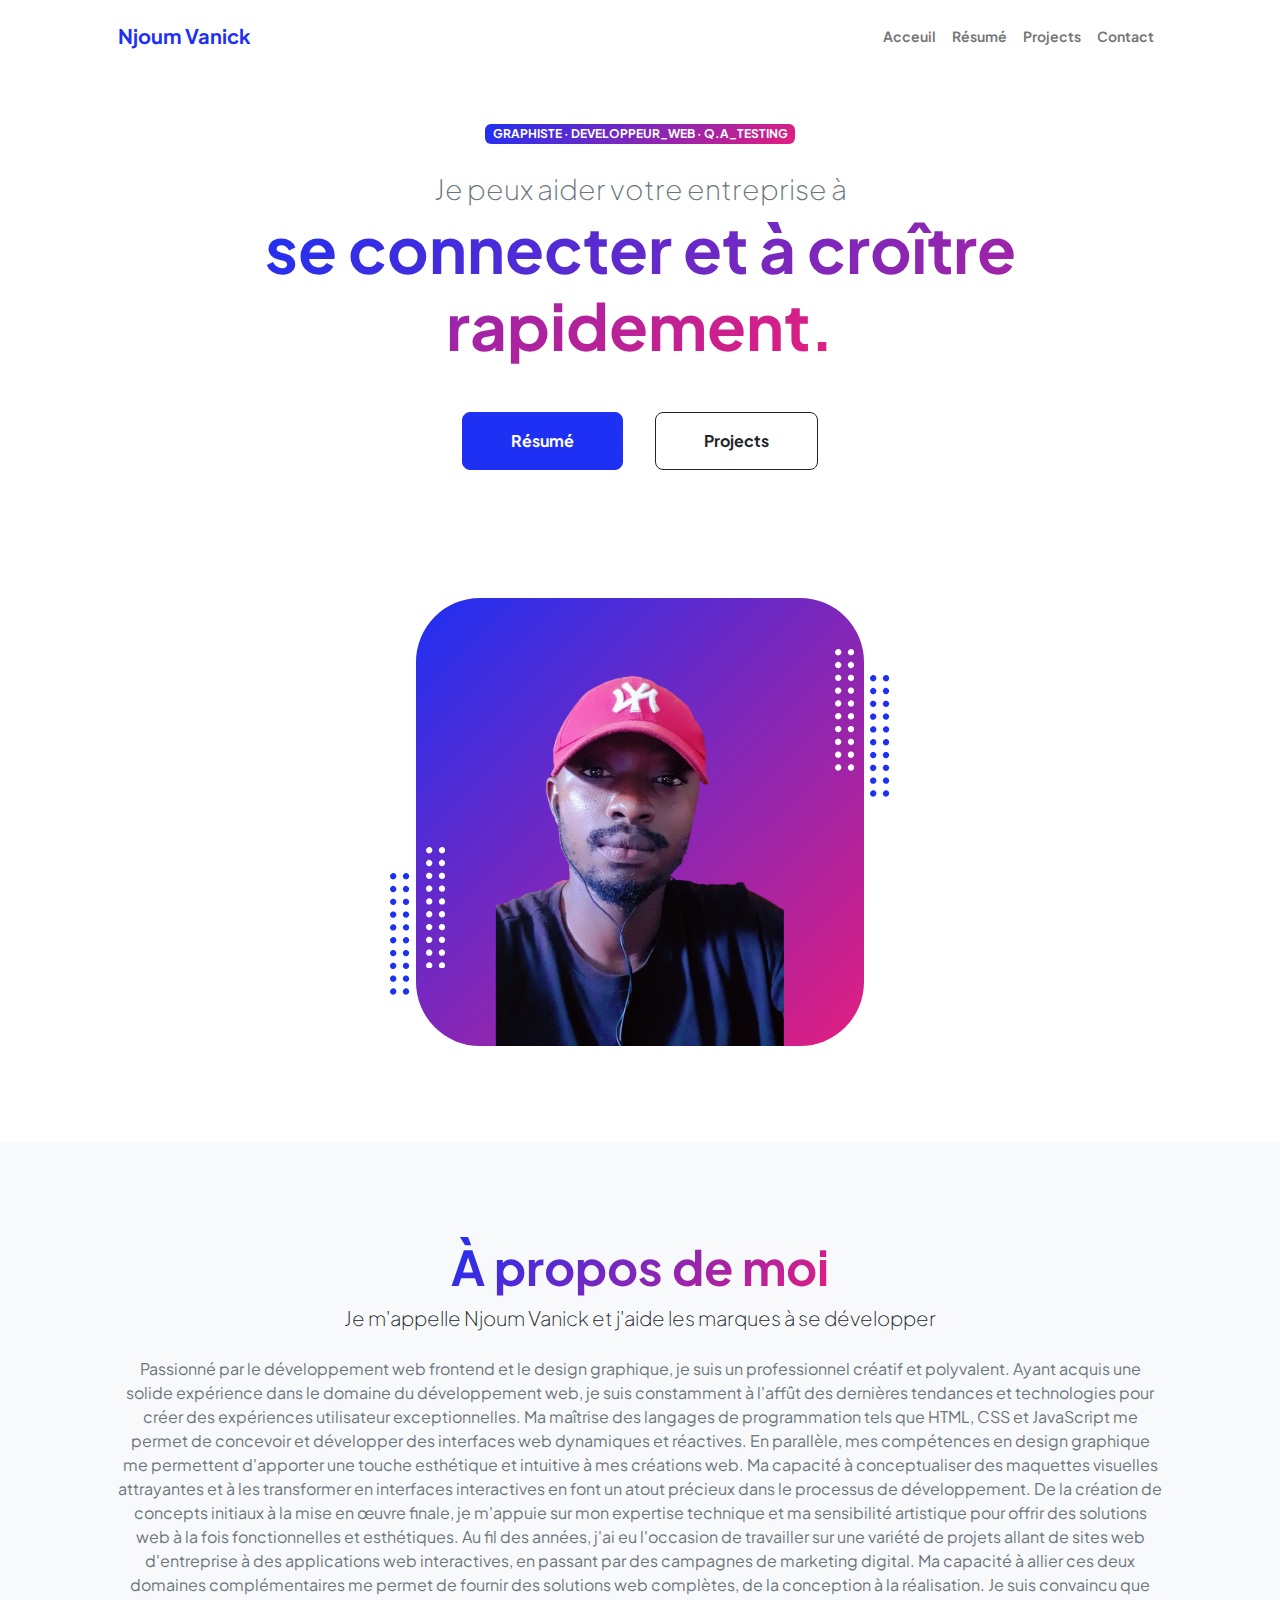
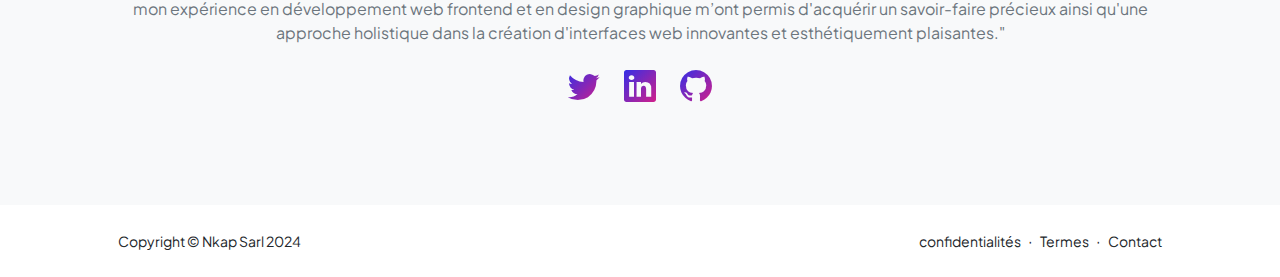
==== commit df06184d: "desgin" ====
--- a/index.html
+++ b/index.html
@@ -410,11 +410,11 @@
                     <div class="small m-0">Copyright &copy; Nkap Sarl 2024</div>
                 </div>
                 <div class="col-auto">
-                    <a class="small" href="./confidentialité.html">confidentialités</a>
+                    <a class="small text-dark" href="./confidentialité.html">confidentialités</a>
                     <span class="mx-1">&middot;</span>
-                    <a class="small" href="./terms.html">Termes</a>
+                    <a class="small text-dark" href="./terms.html">Termes</a>
                     <span class="mx-1">&middot;</span>
-                    <a class="small" href="./contact.html">Contact</a>
+                    <a class="small text-dark" href="./contact.html">Contact</a>
                 </div>
             </div>
         </div>
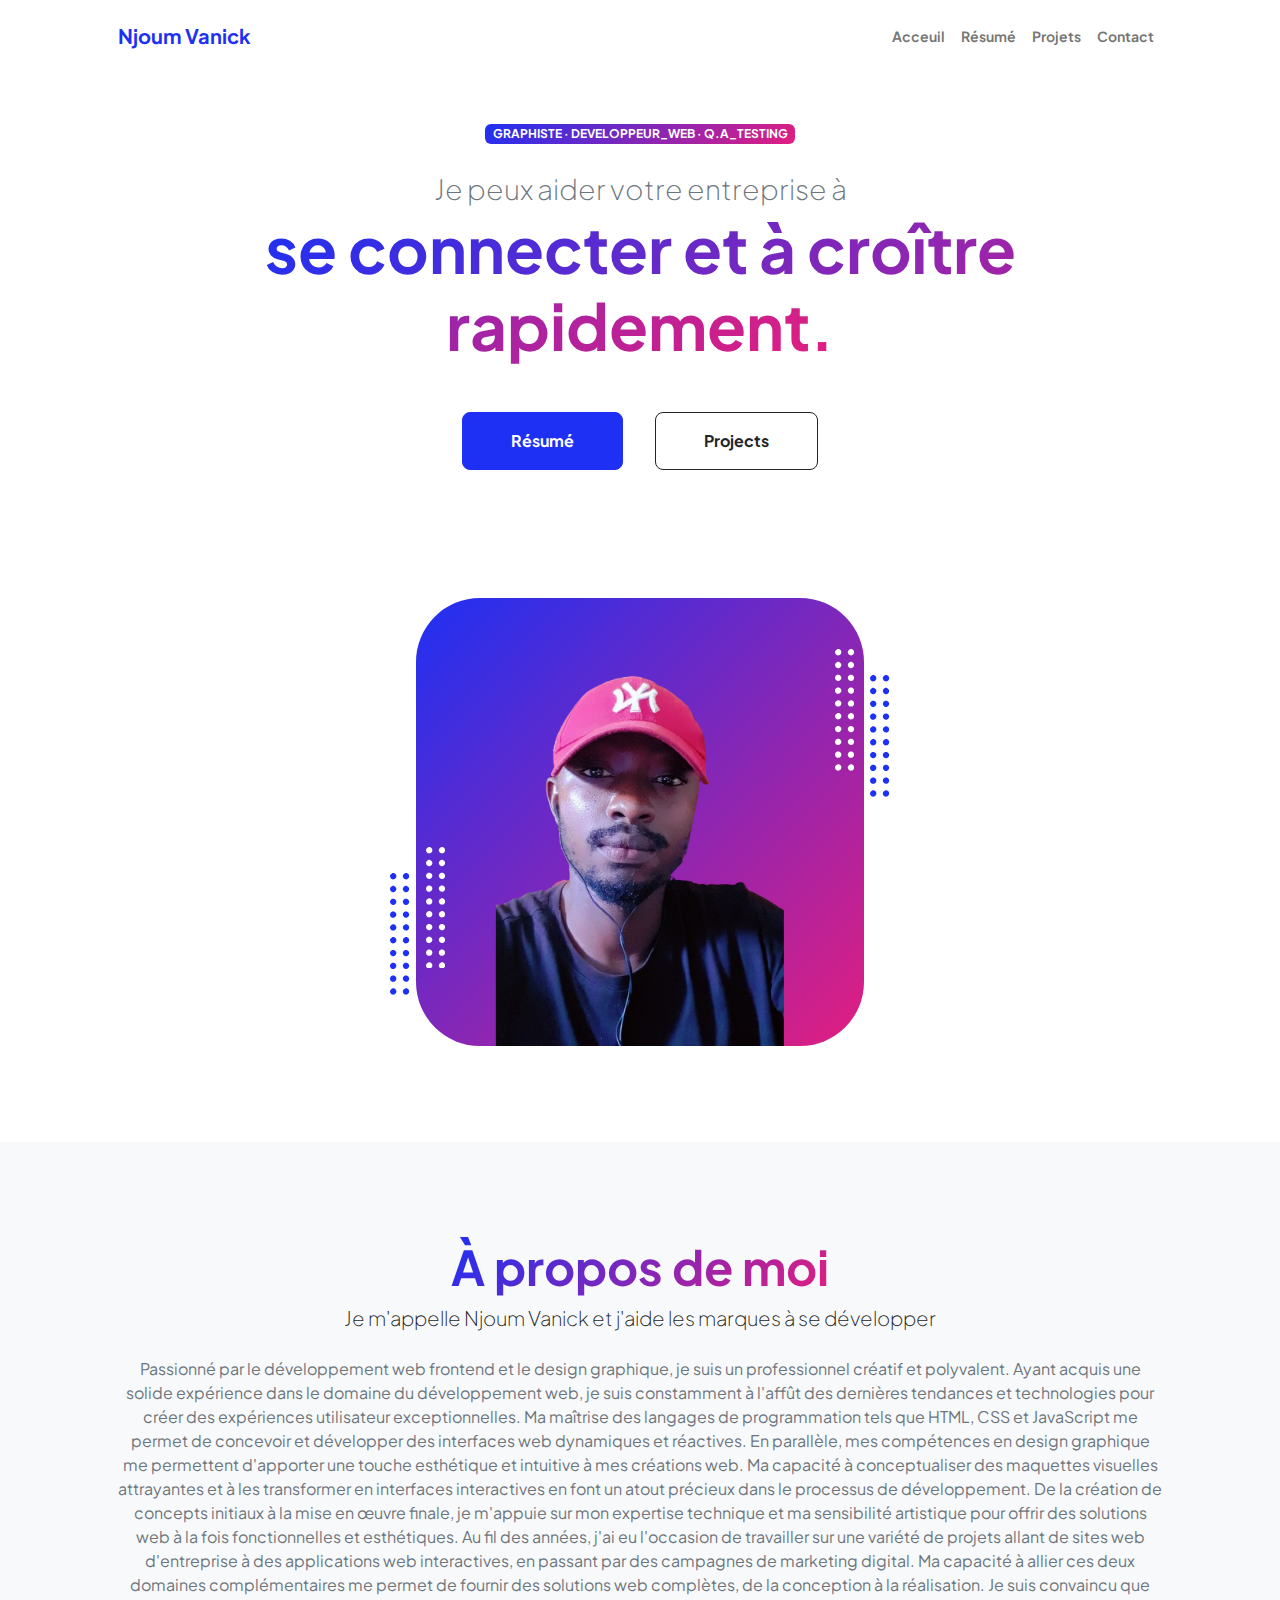
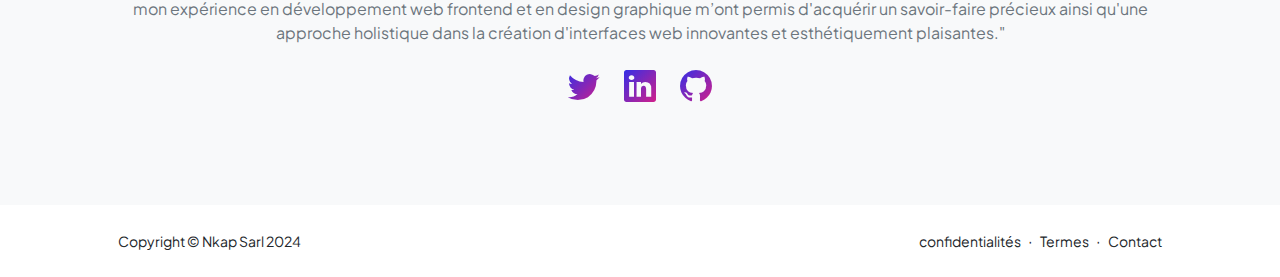
==== commit 7822c0a1: "correction" ====
--- a/index.html
+++ b/index.html
@@ -36,7 +36,7 @@
                     <ul class="navbar-nav ms-auto mb-2 mb-lg-0 small fw-bolder">
                         <li class="nav-item"><a class="nav-link" href="index.html">Acceuil</a></li>
                         <li class="nav-item"><a class="nav-link" href="resume.html">Résumé</a></li>
-                        <li class="nav-item"><a class="nav-link" href="projects.html">Projects</a></li>
+                        <li class="nav-item"><a class="nav-link" href="projects.html">Projets</a></li>
                         <li class="nav-item"><a class="nav-link" href="contact.html">Contact</a></li>
                     </ul>
                 </div>
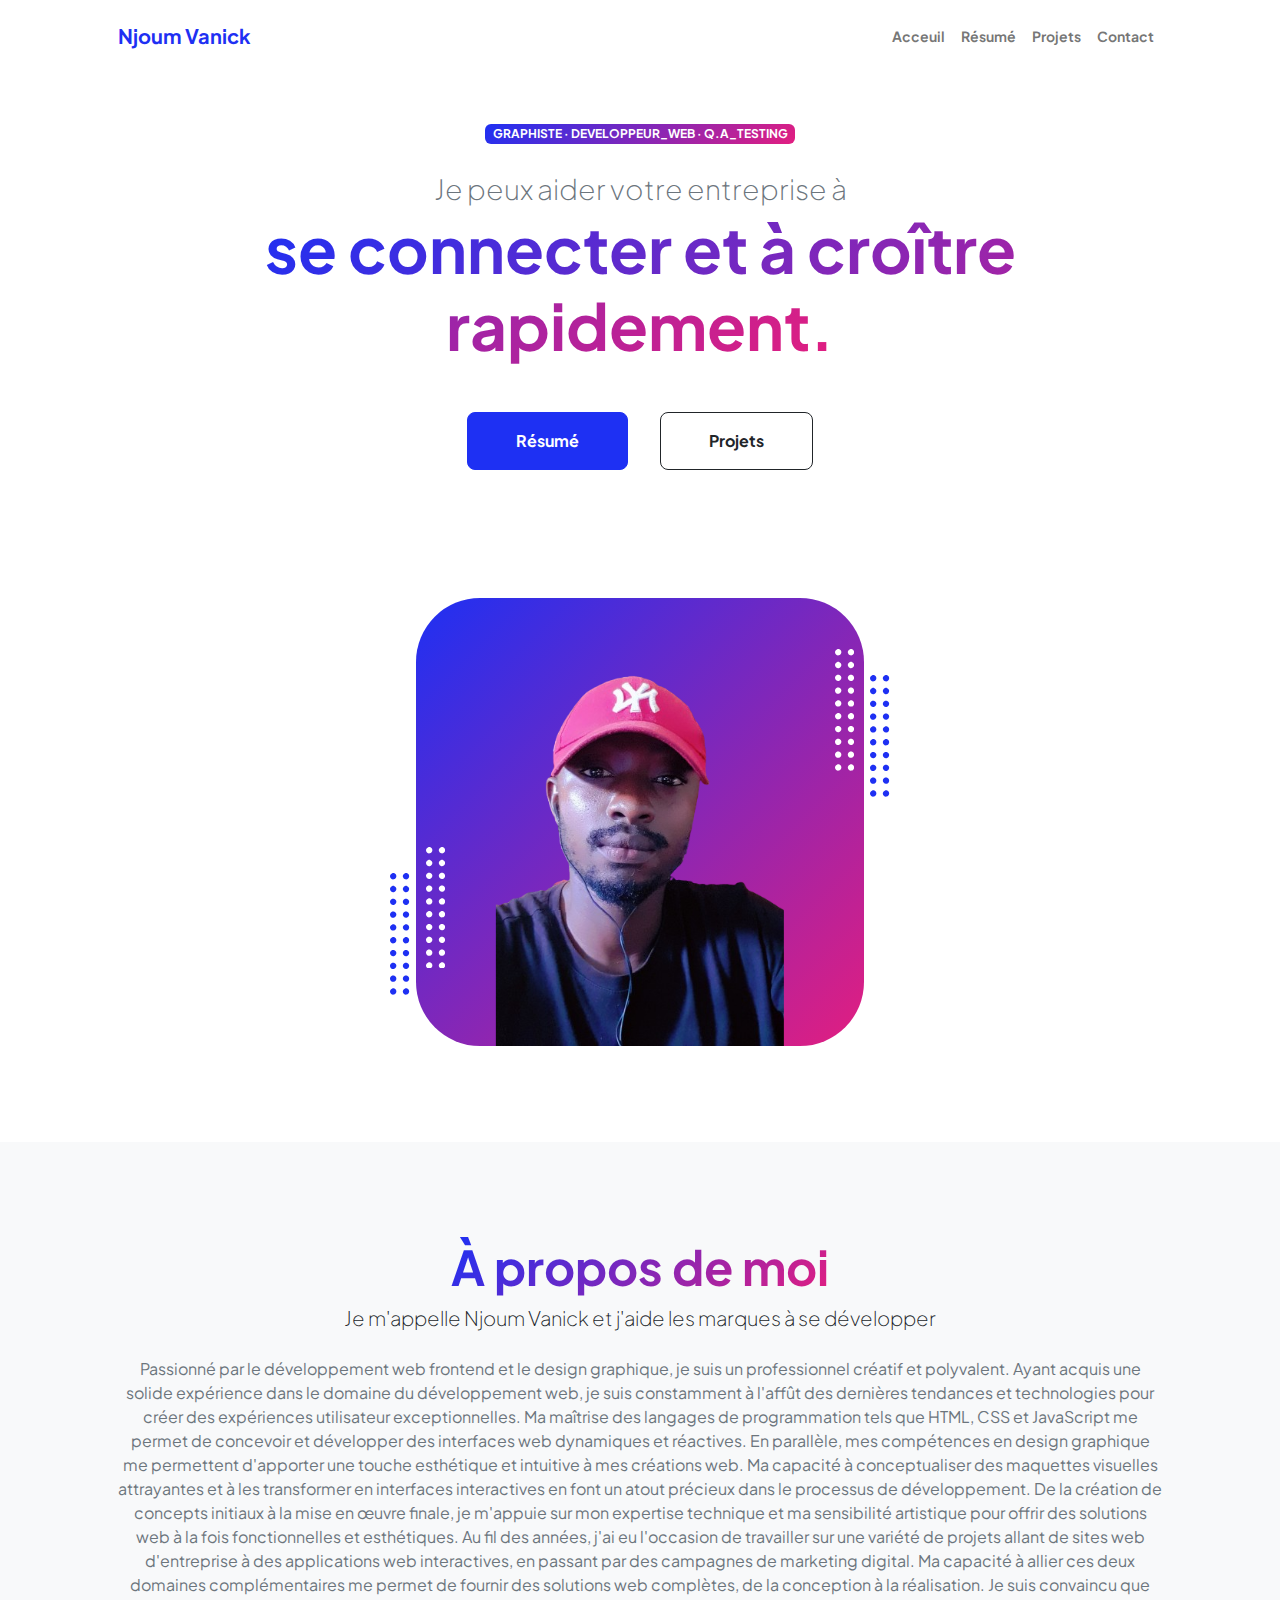
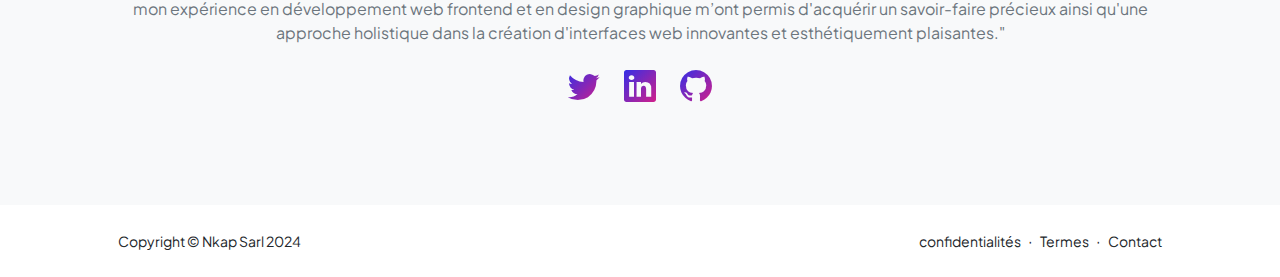
==== commit 1d6f1c07: "changer l hortographede projet" ====
--- a/index.html
+++ b/index.html
@@ -50,7 +50,7 @@
                         <!-- Header text content-->
                         <div class="text-center text-xxl-start">
                             <div class="badge bg-gradient-primary-to-secondary text-white mb-4">
-                                <div class="text-uppercase">graphiste &middot; Developpeur_web &middot; Q.A_testing</div>
+                                <div class="text-uppercase">Graphiste &middot; Developpeur_web &middot; Q.A_testing</div>
                             </div>
                             <div class="fs-3 fw-light text-muted">Je peux aider votre entreprise à</div>
                             <h1 class="display-3 fw-bolder mb-5"><span class="text-gradient d-inline">se connecter et à croître rapidement. </span></h1>
@@ -59,7 +59,7 @@
                                 <a class="btn btn-primary btn-lg px-5 py-3 me-sm-3 fs-6 fw-bolder"
                                     href="resume.html">Résumé</a>
                                 <a class="btn btn-outline-dark btn-lg px-5 py-3 fs-6 fw-bolder"
-                                    href="projects.html">Projects</a>
+                                    href="projects.html">Projets</a>
                             </div>
                         </div>
                     </div>
